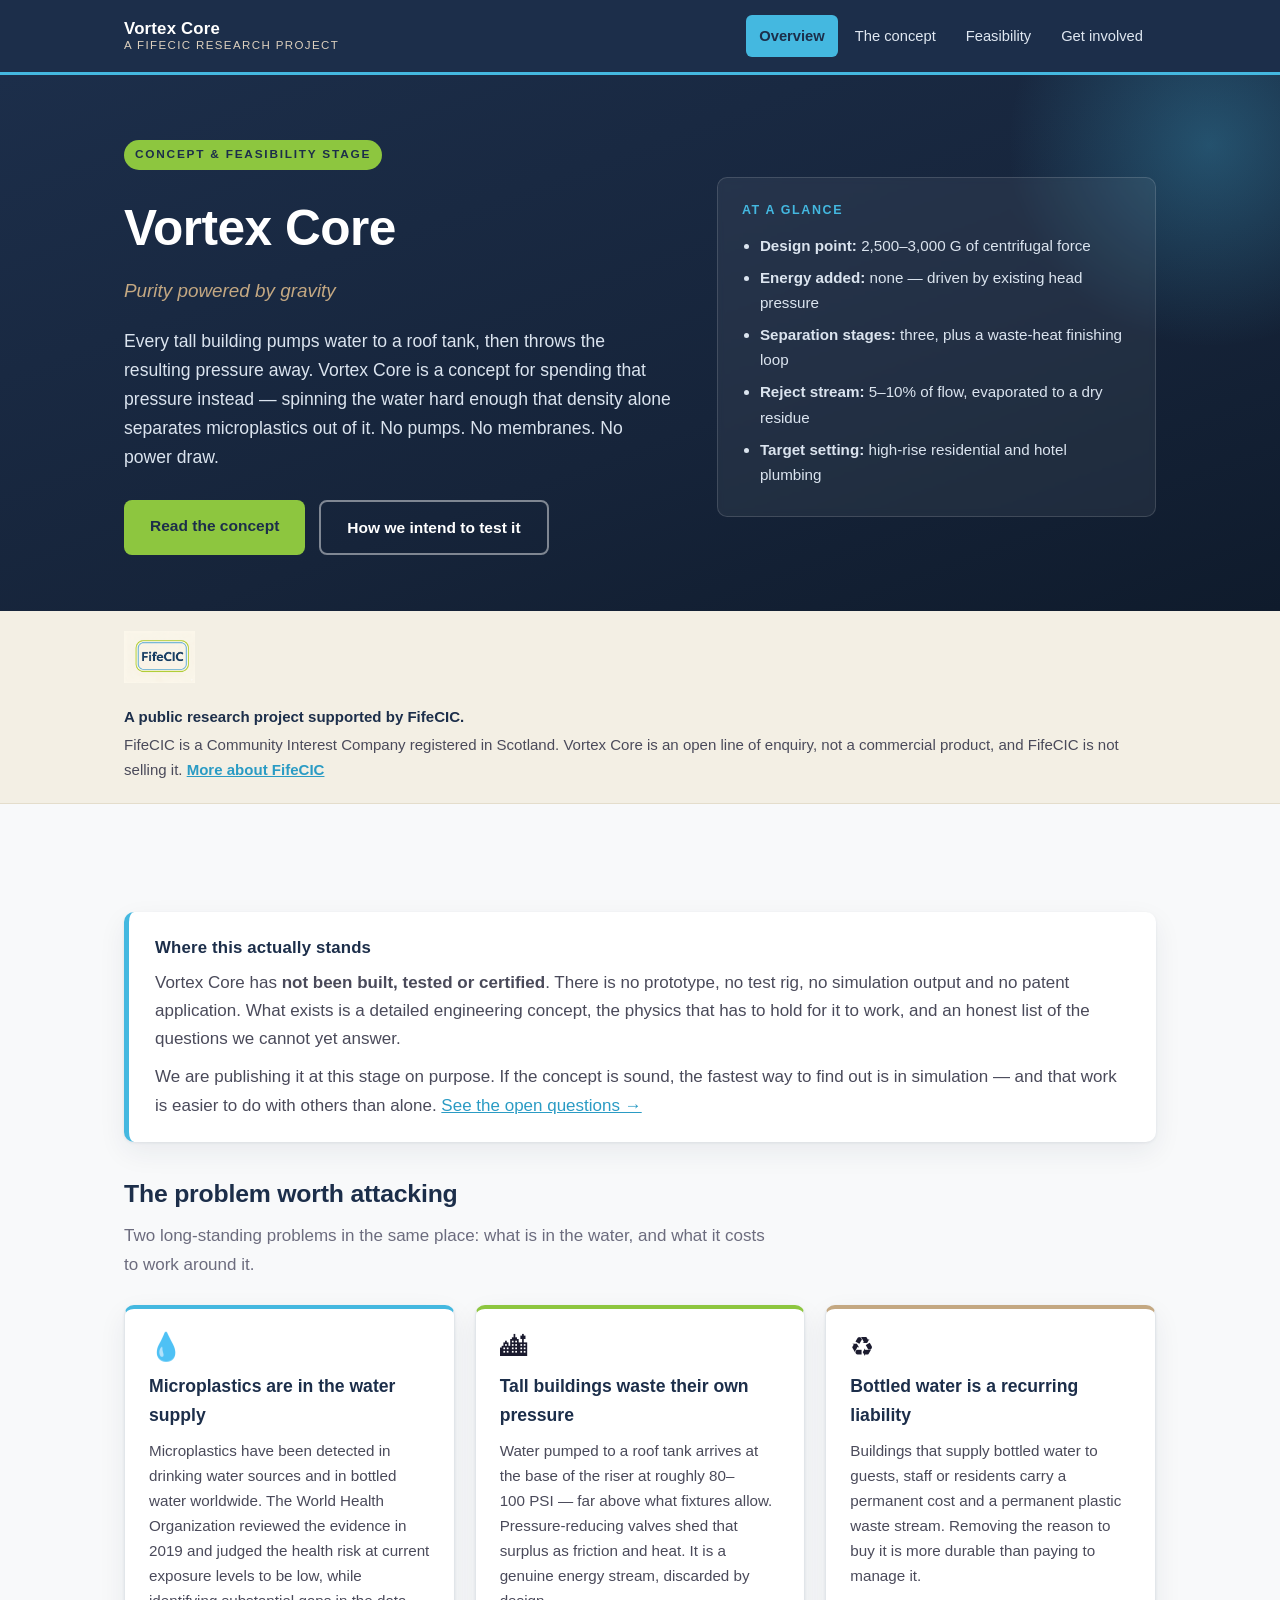
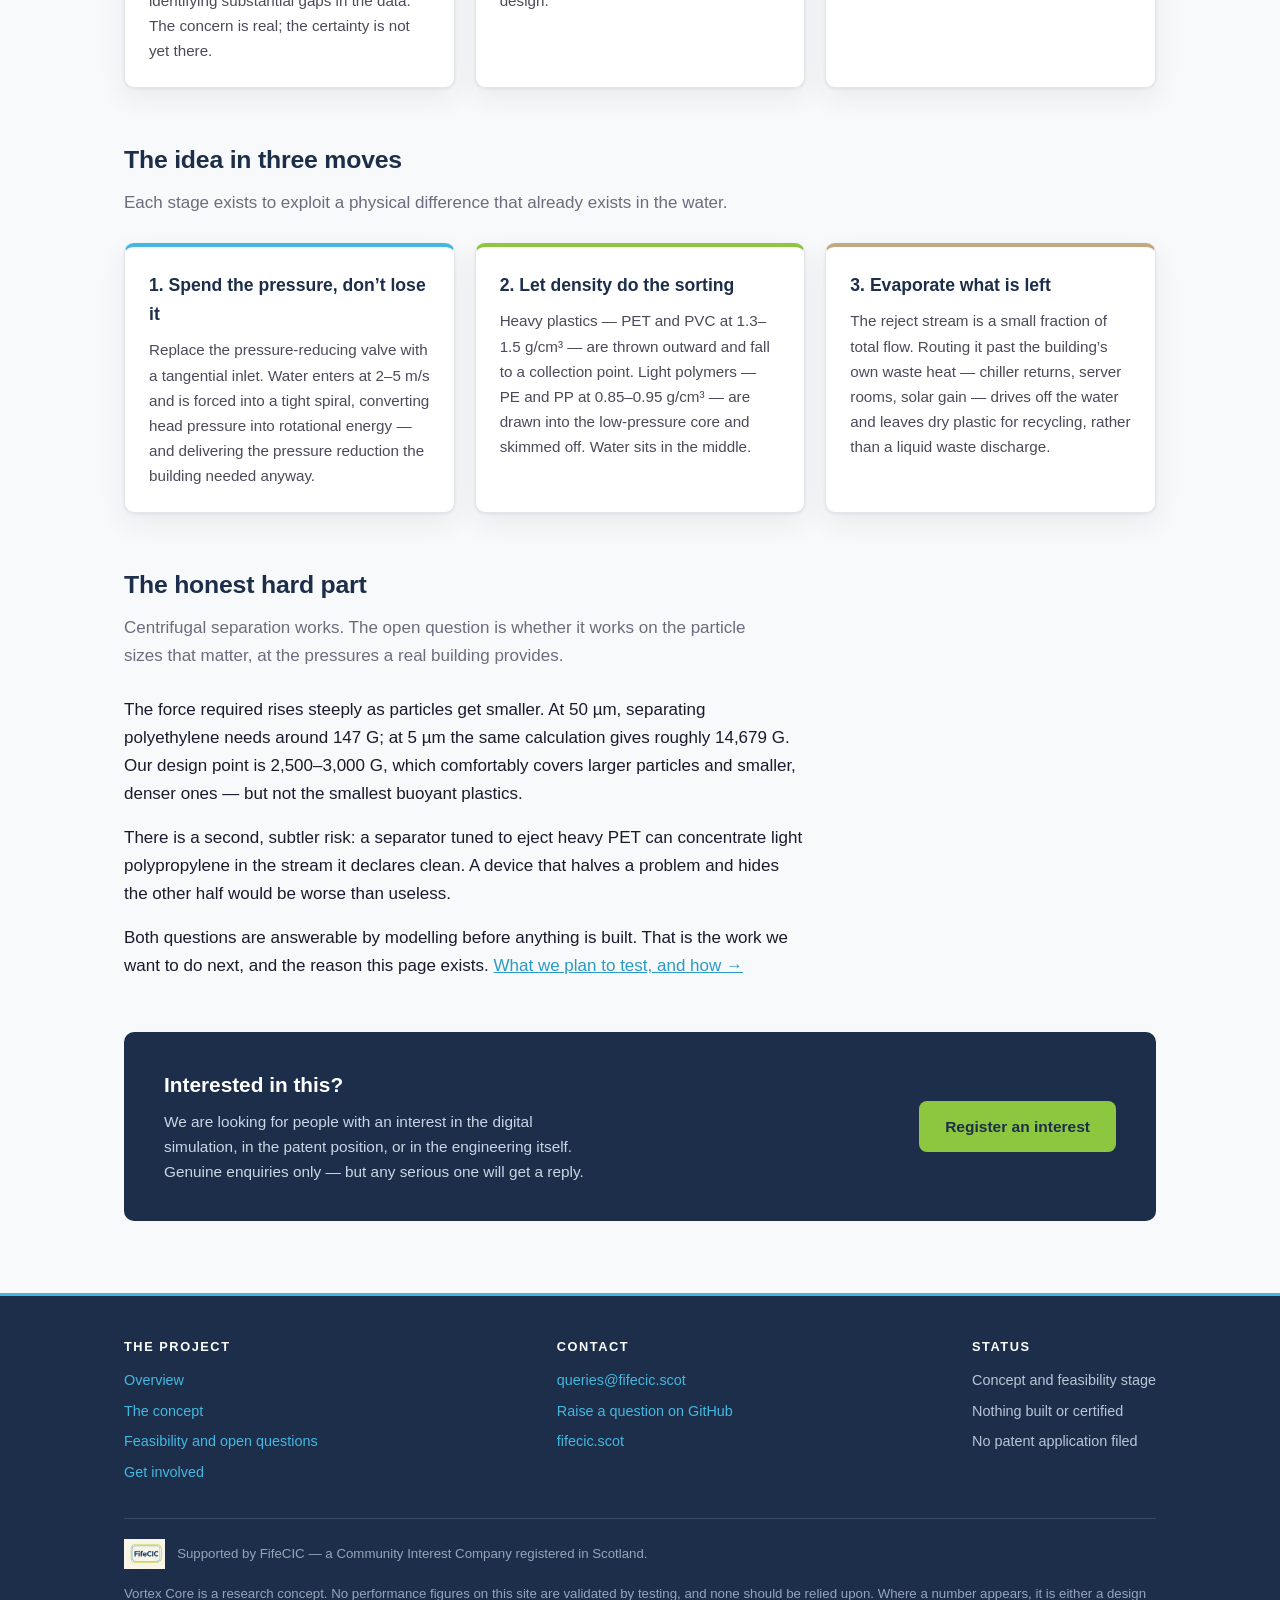
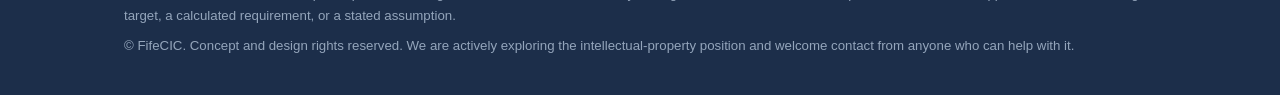
==== index.html @ f8d371b2 "Initial commit: Vortex Core research site A four-page static site presenting the Vortex Core concept" ====
<!DOCTYPE html>
<html lang="en-GB">
<head>
<meta charset="utf-8">
<meta name="viewport" content="width=device-width, initial-scale=1">
<title>Vortex Core - a passive microplastic separator for high-rise water systems</title>
<meta name="description" content="Vortex Core is a concept-stage research project exploring whether the water pressure a tall building already wastes can drive passive microplastic separation. A FifeCIC research project.">
<link rel="canonical" href="https://fifecic.github.io/VortexCore/">
<link rel="icon" href="assets/img/favicon.png">
<meta property="og:type" content="website">
<meta property="og:title" content="Vortex Core - purity powered by gravity">
<meta property="og:description" content="A concept-stage research project into passive, gravity-driven microplastic separation for high-rise water systems. Supported by FifeCIC.">
<meta property="og:url" content="https://fifecic.github.io/VortexCore/">
<meta property="og:image" content="https://fifecic.github.io/VortexCore/assets/img/fifecic-logo.png">
<meta name="twitter:card" content="summary_large_image">
<link rel="stylesheet" href="assets/css/site.css">
</head>
<body>

<a class="skip-link" href="#main">Skip to content</a>

<header class="site-header">
  <div class="wrap">
    <a class="brand" href="index.html">
      <span class="brand-text">
        <strong>Vortex Core</strong>
        <span>A FifeCIC research project</span>
      </span>
    </a>
    <nav class="site-nav" aria-label="Main">
      <a href="index.html" aria-current="page">Overview</a>
      <a href="technology.html">The concept</a>
      <a href="feasibility.html">Feasibility</a>
      <a href="interest.html">Get involved</a>
    </nav>
  </div>
</header>

<div class="hero">
  <div class="wrap">
    <div class="hero-inner">
      <div>
        <p class="eyebrow">Concept &amp; feasibility stage</p>
        <h1>Vortex Core</h1>
        <p class="tagline">Purity powered by gravity</p>
        <p class="lead">
          Every tall building pumps water to a roof tank, then throws the resulting pressure
          away. Vortex Core is a concept for spending that pressure instead &mdash; spinning the
          water hard enough that density alone separates microplastics out of it.
          No pumps. No membranes. No power draw.
        </p>
        <div class="btn-row">
          <a class="btn" href="technology.html">Read the concept</a>
          <a class="btn btn-secondary" href="feasibility.html">How we intend to test it</a>
        </div>
      </div>

      <aside class="hero-panel">
        <h2>At a glance</h2>
        <ul>
          <li><strong>Design point:</strong> 2,500&ndash;3,000&nbsp;G of centrifugal force</li>
          <li><strong>Energy added:</strong> none &mdash; driven by existing head pressure</li>
          <li><strong>Separation stages:</strong> three, plus a waste-heat finishing loop</li>
          <li><strong>Reject stream:</strong> 5&ndash;10% of flow, evaporated to a dry residue</li>
          <li><strong>Target setting:</strong> high-rise residential and hotel plumbing</li>
        </ul>
      </aside>
    </div>
  </div>
</div>

<section class="support-band" aria-label="Supporting organisation">
  <div class="wrap">
    <img class="support-band__logo" src="assets/img/fifecic-logo.png" alt="FifeCIC">
    <div class="support-band__text">
      <strong>A public research project supported by FifeCIC.</strong>
      <span>
        FifeCIC is a Community Interest Company registered in Scotland. Vortex Core is an
        open line of enquiry, not a commercial product, and FifeCIC is not selling it.
        <a href="https://fifecic.scot/" rel="noopener">More about FifeCIC</a>
      </span>
    </div>
  </div>
</section>

<main id="main">
  <div class="wrap">

    <div class="callout callout-status">
      <h2>Where this actually stands</h2>
      <p>
        Vortex Core has <strong>not been built, tested or certified</strong>. There is no
        prototype, no test rig, no simulation output and no patent application. What exists is a
        detailed engineering concept, the physics that has to hold for it to work, and an honest
        list of the questions we cannot yet answer.
      </p>
      <p>
        We are publishing it at this stage on purpose. If the concept is sound, the fastest way to
        find out is in simulation &mdash; and that work is easier to do with others than alone.
        <a href="feasibility.html">See the open questions &rarr;</a>
      </p>
    </div>

    <section>
      <h2 class="section-title">The problem worth attacking</h2>
      <p class="section-sub">
        Two long-standing problems in the same place: what is in the water, and what it costs to
        work around it.
      </p>
      <div class="cards">
        <div class="card card-accent">
          <span class="card-icon">&#128167;</span>
          <h3>Microplastics are in the water supply</h3>
          <p>
            Microplastics have been detected in drinking water sources and in bottled water
            worldwide. The World Health Organization reviewed the evidence in 2019 and judged the
            health risk at current exposure levels to be low, while identifying substantial gaps in
            the data. The concern is real; the certainty is not yet there.
          </p>
        </div>
        <div class="card card-accent-green">
          <span class="card-icon">&#127961;</span>
          <h3>Tall buildings waste their own pressure</h3>
          <p>
            Water pumped to a roof tank arrives at the base of the riser at roughly 80&ndash;100&nbsp;PSI
            &mdash; far above what fixtures allow. Pressure-reducing valves shed that surplus as
            friction and heat. It is a genuine energy stream, discarded by design.
          </p>
        </div>
        <div class="card card-accent-tan">
          <span class="card-icon">&#9851;</span>
          <h3>Bottled water is a recurring liability</h3>
          <p>
            Buildings that supply bottled water to guests, staff or residents carry a permanent
            cost and a permanent plastic waste stream. Removing the reason to buy it is more
            durable than paying to manage it.
          </p>
        </div>
      </div>
    </section>

    <section>
      <h2 class="section-title">The idea in three moves</h2>
      <p class="section-sub">
        Each stage exists to exploit a physical difference that already exists in the water.
      </p>
      <div class="cards">
        <div class="card card-accent">
          <h3>1. Spend the pressure, don&rsquo;t lose it</h3>
          <p>
            Replace the pressure-reducing valve with a tangential inlet. Water enters at 2&ndash;5&nbsp;m/s
            and is forced into a tight spiral, converting head pressure into rotational energy
            &mdash; and delivering the pressure reduction the building needed anyway.
          </p>
        </div>
        <div class="card card-accent-green">
          <h3>2. Let density do the sorting</h3>
          <p>
            Heavy plastics &mdash; PET and PVC at 1.3&ndash;1.5&nbsp;g/cm&sup3; &mdash; are thrown outward and
            fall to a collection point. Light polymers &mdash; PE and PP at 0.85&ndash;0.95&nbsp;g/cm&sup3;
            &mdash; are drawn into the low-pressure core and skimmed off. Water sits in the middle.
          </p>
        </div>
        <div class="card card-accent-tan">
          <h3>3. Evaporate what is left</h3>
          <p>
            The reject stream is a small fraction of total flow. Routing it past the building&rsquo;s
            own waste heat &mdash; chiller returns, server rooms, solar gain &mdash; drives off the water
            and leaves dry plastic for recycling, rather than a liquid waste discharge.
          </p>
        </div>
      </div>
    </section>

    <section>
      <h2 class="section-title">The honest hard part</h2>
      <p class="section-sub">
        Centrifugal separation works. The open question is whether it works on the particle sizes
        that matter, at the pressures a real building provides.
      </p>
      <div class="prose">
        <p>
          The force required rises steeply as particles get smaller. At 50&nbsp;&micro;m, separating
          polyethylene needs around 147&nbsp;G; at 5&nbsp;&micro;m the same calculation gives roughly
          14,679&nbsp;G. Our design point is 2,500&ndash;3,000&nbsp;G, which comfortably covers larger
          particles and smaller, denser ones &mdash; but not the smallest buoyant plastics.
        </p>
        <p>
          There is a second, subtler risk: a separator tuned to eject heavy PET can concentrate
          light polypropylene in the stream it declares clean. A device that halves a problem and
          hides the other half would be worse than useless.
        </p>
        <p>
          Both questions are answerable by modelling before anything is built. That is the work we
          want to do next, and the reason this page exists.
          <a href="feasibility.html">What we plan to test, and how &rarr;</a>
        </p>
      </div>
    </section>

    <section>
      <div class="cta">
        <div>
          <h2>Interested in this?</h2>
          <p>
            We are looking for people with an interest in the digital simulation, in the patent
            position, or in the engineering itself. Genuine enquiries only &mdash; but any serious
            one will get a reply.
          </p>
        </div>
        <a class="btn" href="interest.html">Register an interest</a>
      </div>
    </section>

  </div>
</main>

<footer>
  <div class="wrap">
    <div class="footer-grid">
      <div>
        <h4>The project</h4>
        <ul>
          <li><a href="index.html">Overview</a></li>
          <li><a href="technology.html">The concept</a></li>
          <li><a href="feasibility.html">Feasibility and open questions</a></li>
          <li><a href="interest.html">Get involved</a></li>
        </ul>
      </div>
      <div>
        <h4>Contact</h4>
        <ul>
          <li><a href="mailto:queries@fifecic.scot">queries@fifecic.scot</a></li>
          <li><a href="https://github.com/FifeCIC/VortexCore/issues" rel="noopener">Raise a question on GitHub</a></li>
          <li><a href="https://fifecic.scot/" rel="noopener">fifecic.scot</a></li>
        </ul>
      </div>
      <div>
        <h4>Status</h4>
        <ul>
          <li>Concept and feasibility stage</li>
          <li>Nothing built or certified</li>
          <li>No patent application filed</li>
        </ul>
      </div>
    </div>
    <div class="footer-note">
      <div class="footer-brand">
        <img src="assets/img/fifecic-logo.png" alt="">
        <span>Supported by FifeCIC &mdash; a Community Interest Company registered in Scotland.</span>
      </div>
      <p style="margin-top:14px">
        Vortex Core is a research concept. No performance figures on this site are validated by
        testing, and none should be relied upon. Where a number appears, it is either a design
        target, a calculated requirement, or a stated assumption.
      </p>
      <p>
        &copy; FifeCIC. Concept and design rights reserved. We are actively exploring the
        intellectual-property position and welcome contact from anyone who can help with it.
      </p>
    </div>
  </div>
</footer>

</body>
</html>
---- assets/css/site.css ----
/* ==========================================================================
   Vortex Core - research site stylesheet
   A FifeCIC research project. Palette taken from the FifeCIC brochure theme.
   Single shared stylesheet: no inline duplication, no external font calls.
   ========================================================================== */

:root {
  --navy: #1C2E4A;
  --navy-2: #263d5e;
  --navy-3: #16243a;
  --blue: #44B8E0;
  --blue-dark: #2a9bc4;
  --green: #8DC63F;
  --green-dark: #74a832;
  --tan: #C4A882;
  --tan-light: #ddd0be;
  --bg: #F8F9FA;
  --white: #ffffff;
  --text: #1a1a2e;
  --text-mid: #4a4a5a;
  --text-light: #6c6c7e;
  --border: #e2e6ea;
  --radius: 10px;
  --shadow: 0 1px 3px rgba(28, 46, 74, .08), 0 10px 28px rgba(28, 46, 74, .07);
  --wrap: 1080px;
}

* { box-sizing: border-box; }

html { scroll-behavior: smooth; }

body {
  margin: 0;
  background: var(--bg);
  color: var(--text);
  font-family: -apple-system, BlinkMacSystemFont, "Segoe UI", Roboto, "Helvetica Neue", Arial, sans-serif;
  font-size: 17px;
  line-height: 1.65;
  -webkit-font-smoothing: antialiased;
}

img { max-width: 100%; height: auto; }

a { color: var(--blue-dark); }
a:hover { color: var(--navy); }

.wrap { max-width: var(--wrap); margin: 0 auto; padding: 0 24px; }

.skip-link {
  position: absolute; left: -9999px;
  background: var(--navy); color: #fff; padding: 10px 16px; z-index: 100;
}
.skip-link:focus { left: 0; top: 0; }

/* ---------------------------------------------------------------- header -- */

.site-header {
  background: var(--navy);
  color: #fff;
  position: sticky;
  top: 0;
  z-index: 50;
  border-bottom: 3px solid var(--blue);
}

.site-header .wrap {
  display: flex;
  align-items: center;
  justify-content: space-between;
  gap: 20px;
  min-height: 72px;
  flex-wrap: wrap;
}

.brand { display: flex; align-items: center; gap: 12px; text-decoration: none; color: #fff; }
.brand img { height: 34px; width: auto; display: block; }
.brand-text { line-height: 1.2; }
.brand-text strong { display: block; font-size: 1.05rem; letter-spacing: .2px; }
.brand-text span { display: block; font-size: .72rem; text-transform: uppercase; letter-spacing: .12em; color: var(--tan-light); }

.site-nav { display: flex; align-items: center; gap: 4px; flex-wrap: wrap; }
.site-nav a {
  color: #dfe7f1;
  text-decoration: none;
  font-size: .92rem;
  padding: 9px 13px;
  border-radius: 6px;
}
.site-nav a:hover { background: var(--navy-2); color: #fff; }
.site-nav a[aria-current="page"] { background: var(--blue); color: var(--navy); font-weight: 600; }

/* ------------------------------------------------------------------ hero -- */

.hero {
  background: linear-gradient(160deg, var(--navy) 0%, var(--navy-3) 60%, #0f1b2c 100%);
  color: #fff;
  padding: 64px 0 56px;
  position: relative;
  overflow: hidden;
}

.hero::after {
  content: "";
  position: absolute;
  right: -140px; top: -140px;
  width: 420px; height: 420px;
  border-radius: 50%;
  background: radial-gradient(circle, rgba(68, 184, 224, .30), transparent 68%);
  pointer-events: none;
}

.hero .wrap { position: relative; z-index: 1; }

.eyebrow {
  display: inline-block;
  font-size: .74rem;
  text-transform: uppercase;
  letter-spacing: .15em;
  color: var(--navy);
  background: var(--green);
  padding: 5px 11px;
  border-radius: 100px;
  font-weight: 700;
  margin: 0 0 18px;
}

.hero h1 { font-size: clamp(2.1rem, 5vw, 3.1rem); margin: 0 0 6px; letter-spacing: -.5px; }
.hero .tagline { color: var(--tan); font-size: 1.18rem; margin: 0 0 20px; font-style: italic; }
.hero .lead { font-size: 1.1rem; color: #dbe4ef; max-width: 62ch; margin: 0 0 28px; }

.hero-inner { display: grid; grid-template-columns: 1.25fr 1fr; gap: 44px; align-items: center; }
@media (max-width: 860px) { .hero-inner { grid-template-columns: 1fr; } }

.hero-panel {
  background: rgba(255, 255, 255, .06);
  border: 1px solid rgba(255, 255, 255, .14);
  border-radius: var(--radius);
  padding: 22px 24px;
  backdrop-filter: blur(3px);
}
.hero-panel h2 { font-size: .78rem; text-transform: uppercase; letter-spacing: .13em; color: var(--blue); margin: 0 0 12px; }
.hero-panel ul { margin: 0; padding-left: 18px; color: #dbe4ef; font-size: .95rem; }
.hero-panel li { margin-bottom: 7px; }

/* ------------------------------------------------------------ page head -- */

/* Short banner used on interior pages, so they do not reuse the full hero. */
.page-head {
  background: linear-gradient(160deg, var(--navy) 0%, var(--navy-3) 100%);
  color: #fff;
  padding: 46px 0 40px;
}
.page-head h1 { font-size: clamp(1.7rem, 3.4vw, 2.3rem); margin: 0 0 12px; letter-spacing: -.4px; }
.page-head .lead { color: #dbe4ef; max-width: 66ch; margin: 0; font-size: 1.05rem; }
.page-head .eyebrow { margin-bottom: 14px; }

/* ---------------------------------------------------------- support band -- */

/* FifeCIC attribution. The logo carries its own cream background, so a light
   band is used here rather than placing it on the navy header. */
.support-band { background: #f3efe4; border-bottom: 1px solid #e4ddcb; padding: 20px 0; }
.support-band .wrap { display: flex; align-items: center; gap: 22px; flex-wrap: wrap; }
.support-band__logo { height: 52px; width: auto; flex: 0 0 auto; }
.support-band__text { font-size: .94rem; color: var(--text-mid); }
.support-band__text strong { display: block; color: var(--navy); margin-bottom: 3px; }
.support-band__text a { font-weight: 600; }

/* ------------------------------------------------------------- callouts -- */

.callout {
  border-radius: var(--radius);
  padding: 22px 26px;
  margin: 0 0 32px;
  border-left: 5px solid;
  background: var(--white);
  box-shadow: var(--shadow);
}
.callout h2 { margin: 0 0 8px; font-size: 1.05rem; letter-spacing: .01em; }
.callout p { margin: 0; color: var(--text-mid); }
.callout p + p { margin-top: 10px; }

.callout-status { border-left-color: var(--blue); }
.callout-status h2 { color: var(--navy); }
.callout-warn { border-left-color: var(--tan); }
.callout-note { border-left-color: var(--green); }

/* --------------------------------------------------------------- layout -- */

main { padding: 56px 0 72px; }

section { margin-bottom: 52px; }
section:last-child { margin-bottom: 0; }

h2.section-title {
  font-size: 1.55rem;
  margin: 0 0 8px;
  color: var(--navy);
  letter-spacing: -.2px;
}

.section-sub { color: var(--text-light); margin: 0 0 26px; max-width: 68ch; }

h3 { color: var(--navy); margin: 0 0 8px; font-size: 1.1rem; }

p { margin: 0 0 16px; }
p:last-child { margin-bottom: 0; }

.prose { max-width: 72ch; }
.prose ul, .prose ol { padding-left: 22px; }
.prose li { margin-bottom: 8px; }

/* ---------------------------------------------------------------- cards -- */

.cards { display: grid; grid-template-columns: repeat(auto-fit, minmax(276px, 1fr)); gap: 20px; }

.card {
  background: var(--white);
  border: 1px solid var(--border);
  border-radius: var(--radius);
  padding: 24px;
  box-shadow: var(--shadow);
}
.card .card-icon { font-size: 1.7rem; line-height: 1; display: block; margin-bottom: 12px; }
.card h3 { margin-top: 0; }
.card p { color: var(--text-mid); font-size: .95rem; margin-bottom: 0; }
.card-accent { border-top: 4px solid var(--blue); }
.card-accent-green { border-top: 4px solid var(--green); }
.card-accent-tan { border-top: 4px solid var(--tan); }

/* --------------------------------------------------------------- tables -- */

.table-scroll { overflow-x: auto; margin-bottom: 8px; }

table {
  width: 100%;
  border-collapse: collapse;
  background: var(--white);
  border: 1px solid var(--border);
  border-radius: var(--radius);
  overflow: hidden;
  font-size: .95rem;
}
caption { caption-side: bottom; text-align: left; font-size: .82rem; color: var(--text-light); padding-top: 9px; }
th, td { padding: 12px 15px; text-align: left; border-bottom: 1px solid var(--border); vertical-align: top; }
thead th { background: var(--navy); color: #fff; font-size: .78rem; text-transform: uppercase; letter-spacing: .09em; font-weight: 600; }
tbody tr:last-child td { border-bottom: none; }
tbody tr:nth-child(even) { background: #fbfcfd; }

.tag { display: inline-block; font-size: .76rem; font-weight: 700; padding: 3px 9px; border-radius: 100px; white-space: nowrap; }
.tag-yes { background: #eaf5dc; color: #44661a; }
.tag-no { background: #f5e9e9; color: #8a2f2f; }
.tag-partial { background: #fdf3e0; color: #8a6520; }

/* ------------------------------------------------------------- diagrams -- */

.figure {
  background: var(--white);
  border: 1px solid var(--border);
  border-radius: var(--radius);
  padding: 20px;
  box-shadow: var(--shadow);
  margin-bottom: 24px;
}
.figure figcaption { font-size: .85rem; color: var(--text-light); margin-top: 12px; }

#vortex-3d {
  width: 100%;
  height: 400px;
  border-radius: 8px;
  background: var(--navy-3);
  cursor: grab;
  position: relative;
  overflow: hidden;
}
#vortex-3d:active { cursor: grabbing; }
#vortex-3d canvas { display: block; }
.viz-fallback {
  display: flex; align-items: center; justify-content: center;
  height: 100%; color: var(--tan-light); font-size: .92rem; text-align: center; padding: 24px;
}

.stack-diagram {
  display: flex;
  flex-direction: column;
  gap: 0;
  font-size: .92rem;
}
.stack-diagram .node {
  background: var(--navy);
  color: #fff;
  padding: 13px 18px;
  border-radius: 8px;
  text-align: center;
}
.stack-diagram .node strong { display: block; }
.stack-diagram .node span { font-size: .84rem; color: var(--tan-light); }
.stack-diagram .arrow { text-align: center; color: var(--text-light); padding: 5px 0; font-size: 1rem; }
.stack-diagram .node-alt { background: var(--blue-dark); }
.stack-diagram .node-green { background: var(--green-dark); }

.formula {
  background: var(--navy-3);
  color: #e8eef6;
  padding: 16px 20px;
  border-radius: 8px;
  font-family: "SFMono-Regular", Consolas, "Liberation Mono", monospace;
  font-size: .9rem;
  overflow-x: auto;
  margin-bottom: 12px;
}

/* ------------------------------------------------------------------ cta -- */

.cta {
  background: var(--navy);
  color: #fff;
  border-radius: var(--radius);
  padding: 36px 40px;
  display: flex;
  align-items: center;
  justify-content: space-between;
  gap: 28px;
  flex-wrap: wrap;
}
.cta h2 { margin: 0 0 6px; font-size: 1.3rem; }
.cta p { margin: 0; color: #c9d6e5; max-width: 52ch; font-size: .96rem; }

.btn {
  display: inline-block;
  background: var(--green);
  color: var(--navy);
  text-decoration: none;
  font-weight: 700;
  padding: 13px 26px;
  border-radius: 8px;
  white-space: nowrap;
  border: none;
  cursor: pointer;
  font-size: .97rem;
}
.btn:hover { background: var(--green-dark); color: var(--navy); }
.btn-secondary { background: transparent; color: #fff; border: 2px solid rgba(255,255,255,.45); }
.btn-secondary:hover { background: rgba(255,255,255,.12); color: #fff; }

.btn-row { display: flex; gap: 14px; flex-wrap: wrap; }

/* ----------------------------------------------------------------- misc -- */

.roadmap-phase {
  background: var(--white);
  border: 1px solid var(--border);
  border-left: 5px solid var(--tan);
  border-radius: var(--radius);
  padding: 20px 24px;
  margin-bottom: 14px;
}
.roadmap-phase h3 { margin: 0 0 4px; }
.roadmap-phase .phase-meta { font-size: .8rem; text-transform: uppercase; letter-spacing: .1em; color: var(--text-light); margin-bottom: 10px; }
.roadmap-phase p { margin: 0; color: var(--text-mid); font-size: .95rem; }

.plain-list { list-style: none; padding: 0; margin: 0; }
.plain-list li {
  background: var(--white);
  border: 1px solid var(--border);
  border-radius: 8px;
  padding: 15px 18px;
  margin-bottom: 10px;
}
.plain-list li strong { display: block; color: var(--navy); }
.plain-list li span { color: var(--text-mid); font-size: .94rem; }

footer {
  background: var(--navy);
  color: #b9c6d8;
  padding: 40px 0 30px;
  font-size: .9rem;
  border-top: 3px solid var(--blue);
}
footer a { color: var(--blue); text-decoration: none; }
footer a:hover { color: #fff; text-decoration: underline; }
.footer-grid { display: flex; justify-content: space-between; gap: 32px; flex-wrap: wrap; margin-bottom: 26px; }
.footer-grid h4 { color: #fff; font-size: .8rem; text-transform: uppercase; letter-spacing: .12em; margin: 0 0 12px; }
.footer-grid ul { list-style: none; padding: 0; margin: 0; }
.footer-grid li { margin-bottom: 7px; }
.footer-note { border-top: 1px solid rgba(255,255,255,.14); padding-top: 20px; font-size: .83rem; color: #94a5bb; }
.footer-note p { margin: 0 0 8px; }
.footer-brand { display: flex; align-items: center; gap: 12px; }
.footer-brand img { height: 30px; width: auto; }

@media (max-width: 640px) {
  body { font-size: 16px; }
  .hero { padding: 44px 0 40px; }
  main { padding: 40px 0 56px; }
  .cta { padding: 28px 24px; }
  .site-header .wrap { min-height: 60px; }
}

@media print {
  .site-header, footer, .cta { display: none; }
  body { background: #fff; }
}
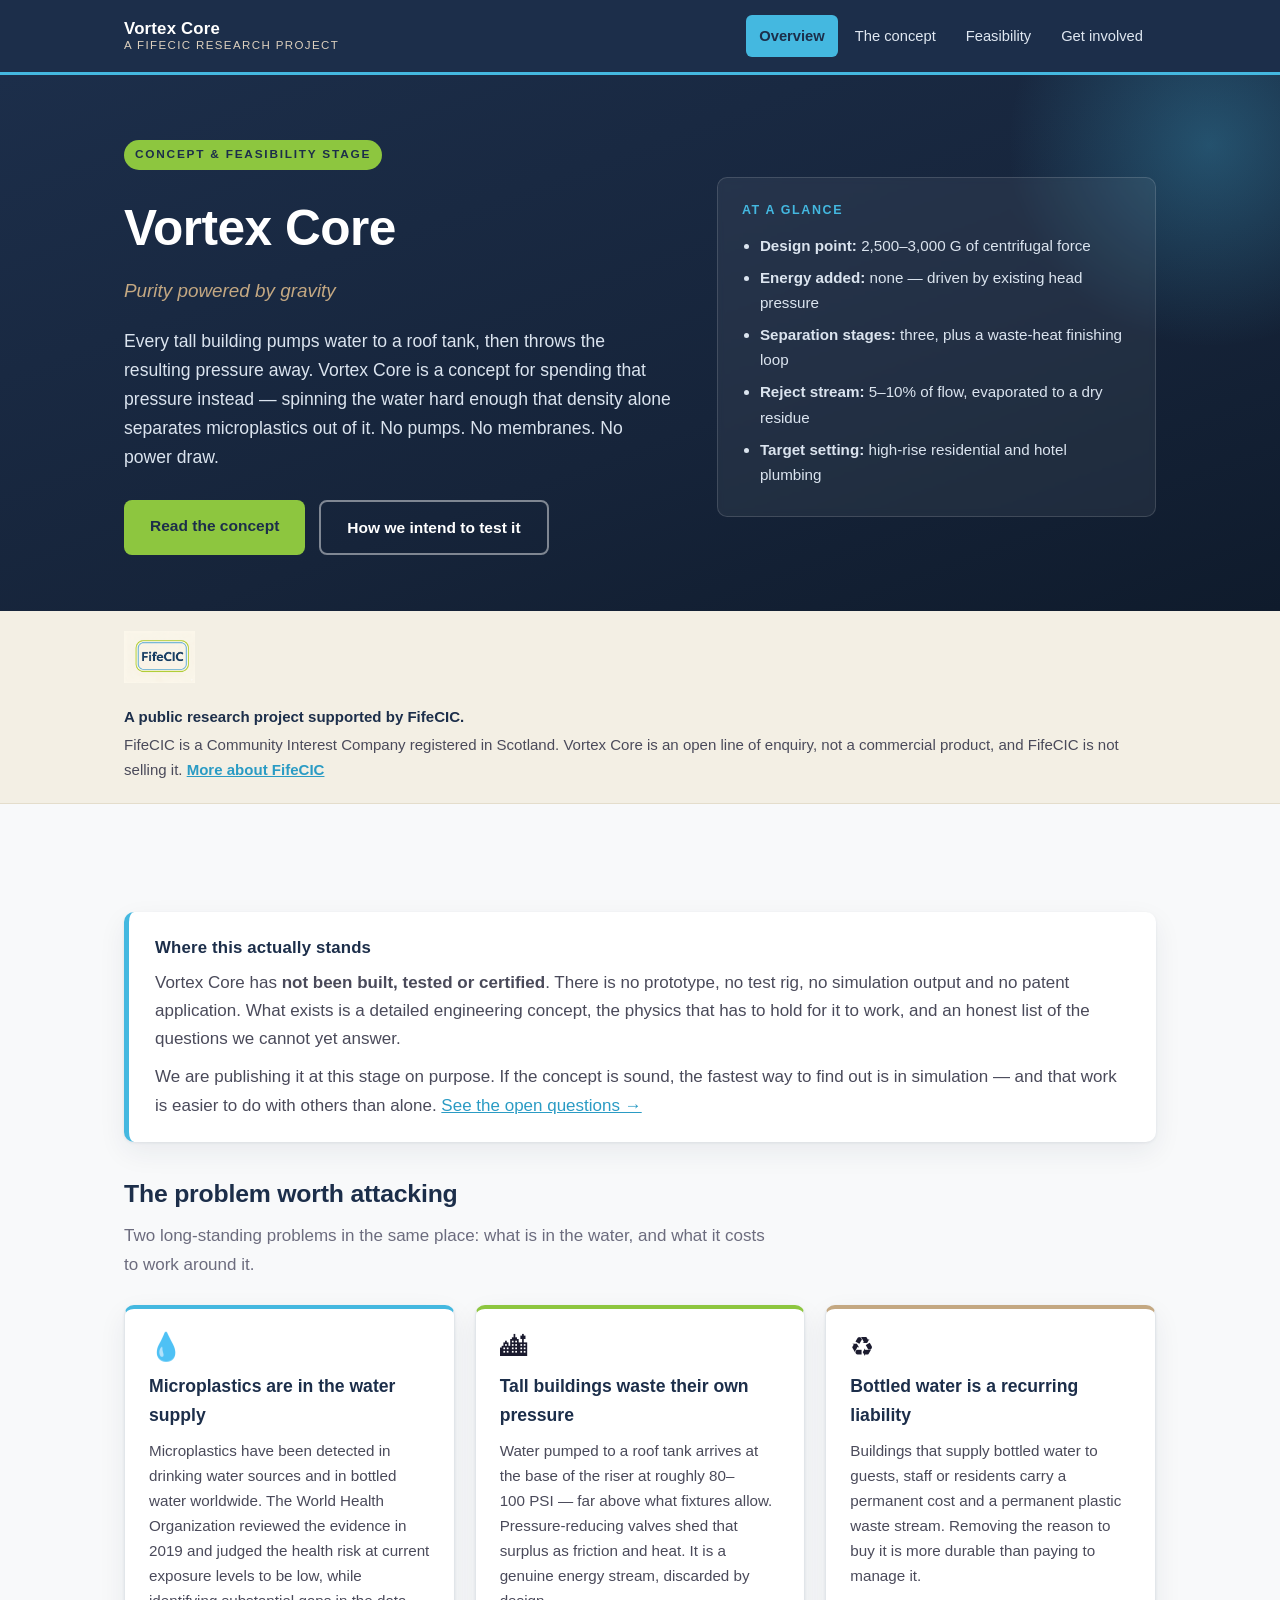
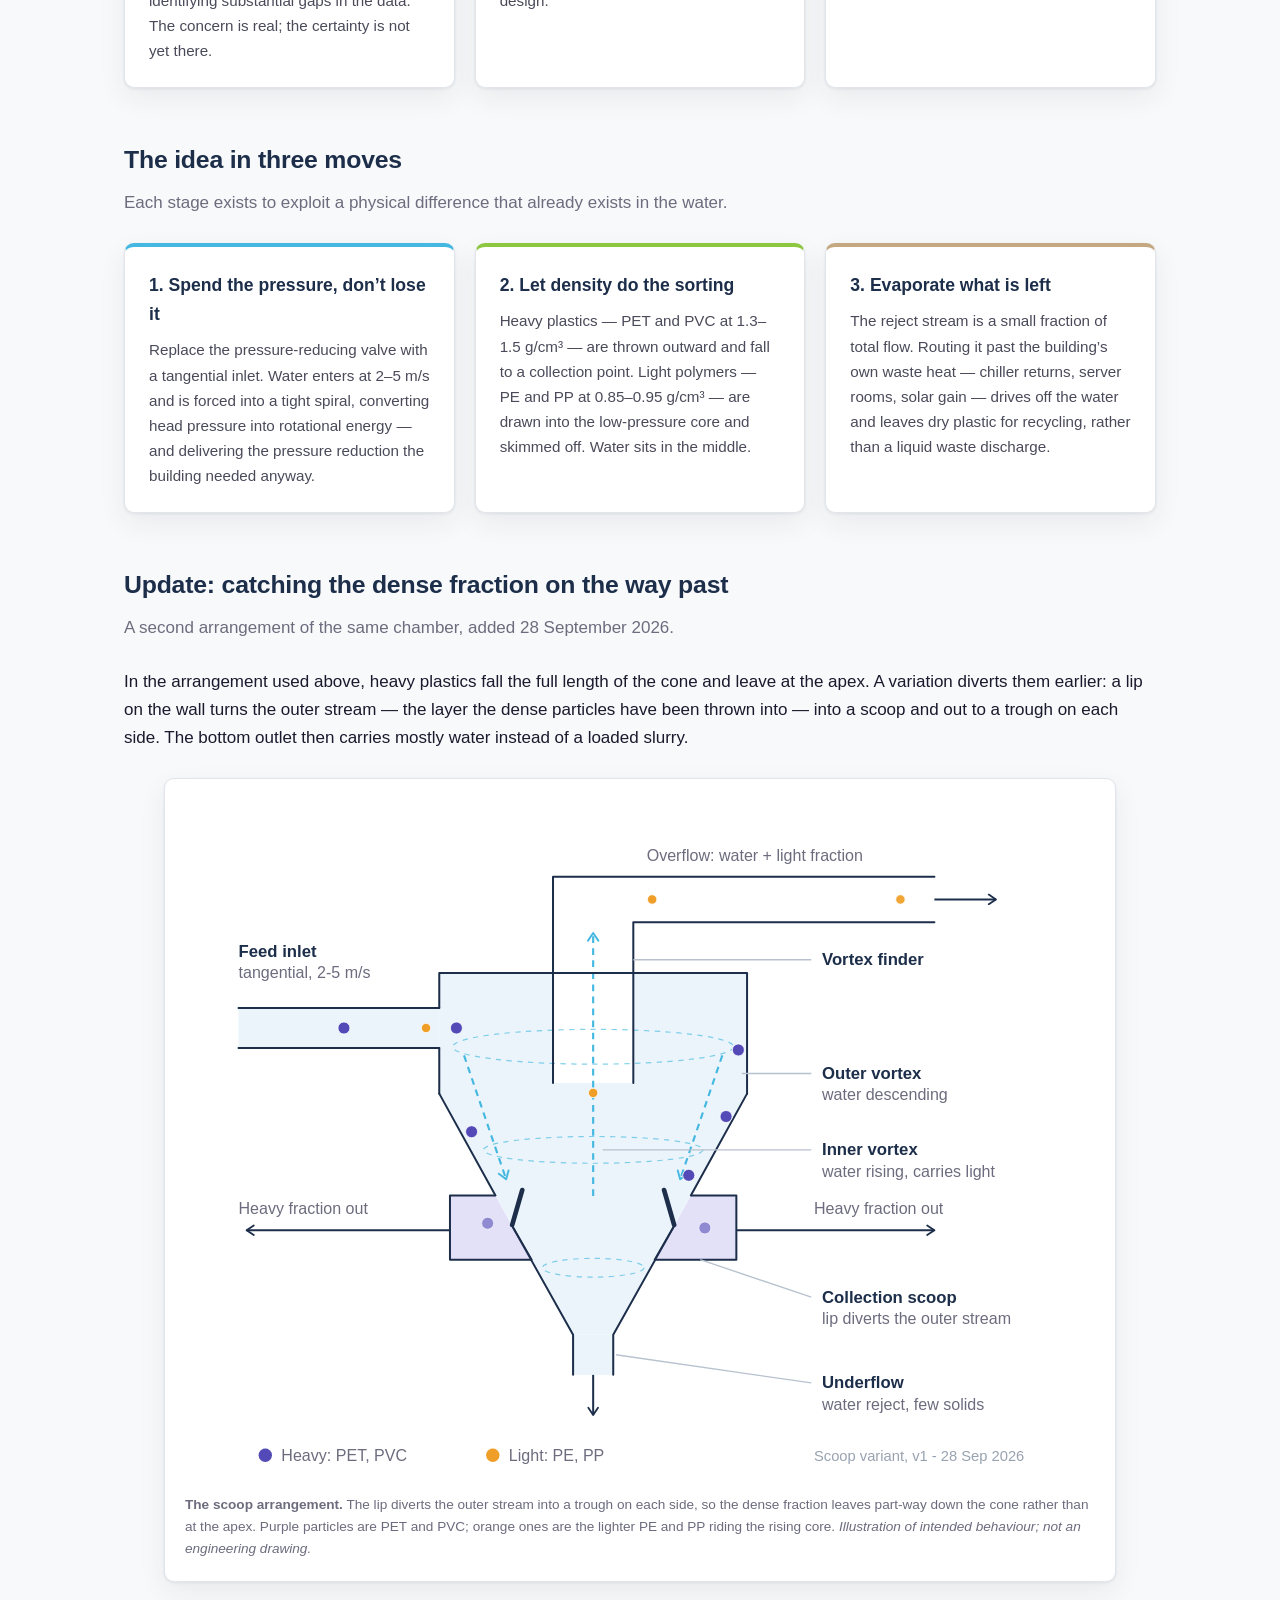
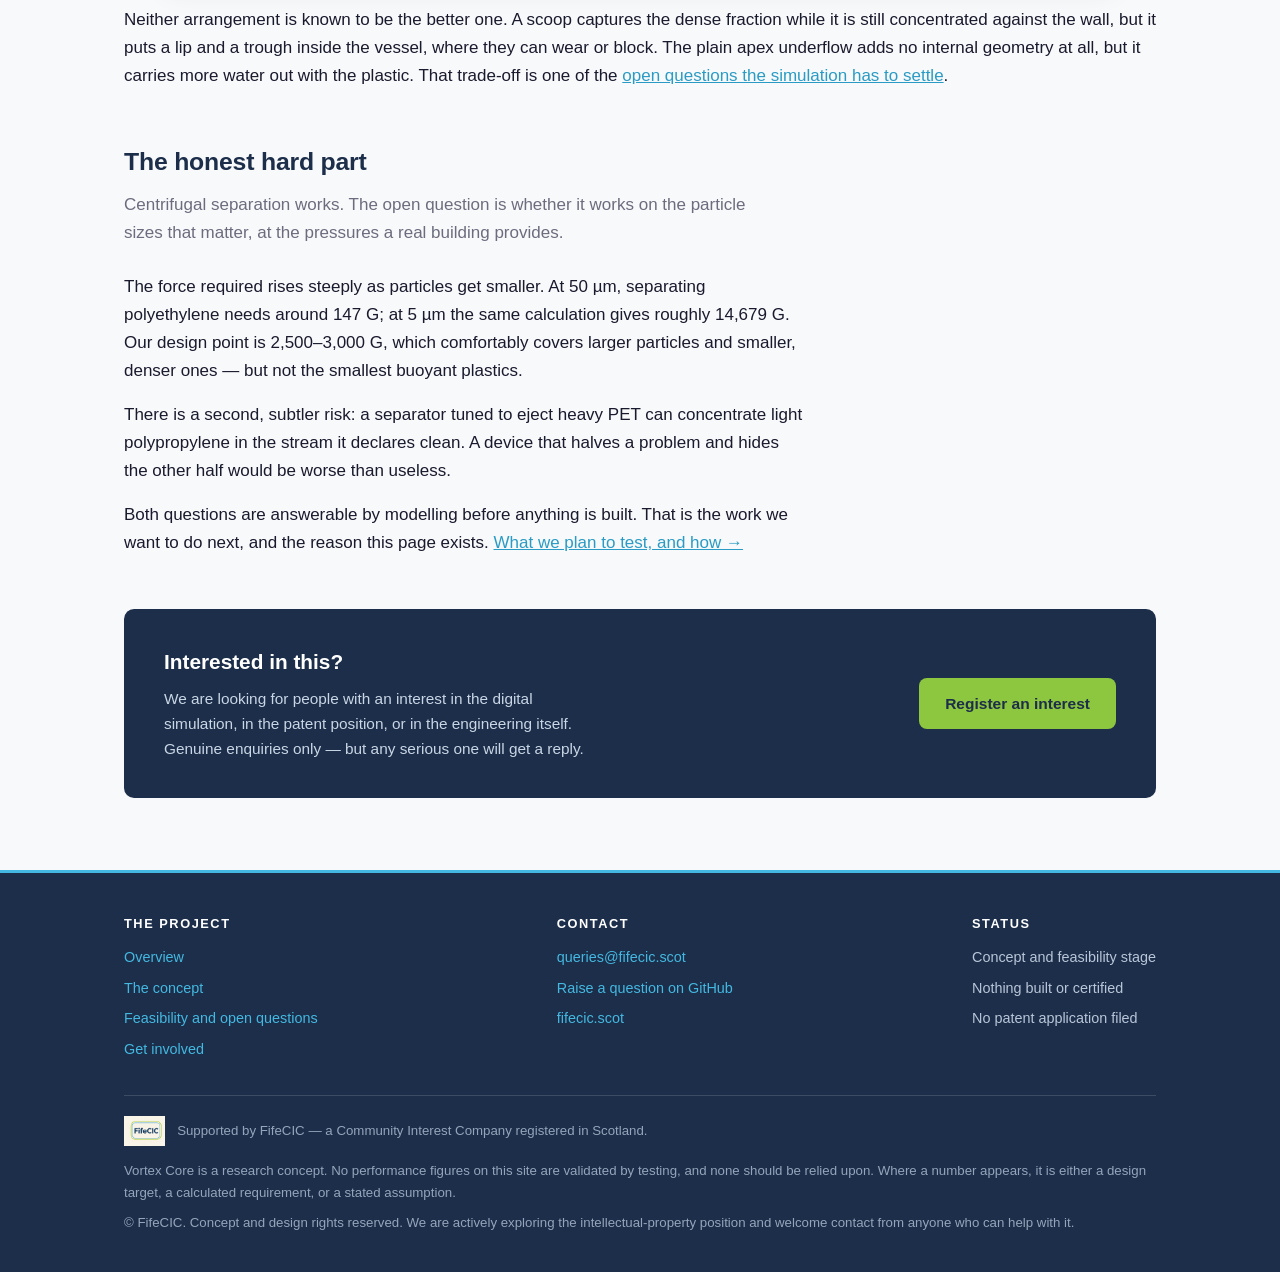
==== commit 00ea51e9: "Add collection scoop arrangement diagram and an update section" ====
--- a/index.html
+++ b/index.html
@@ -173,6 +173,39 @@
     </section>
 
     <section>
+      <h2 class="section-title">Update: catching the dense fraction on the way past</h2>
+      <p class="section-sub">
+        A second arrangement of the same chamber, added 28 September 2026.
+      </p>
+
+      <p>
+        In the arrangement used above, heavy plastics fall the full length of the cone and leave at the apex.
+        A variation diverts them earlier: a lip on the wall turns the outer stream &mdash; the layer the dense
+        particles have been thrown into &mdash; into a scoop and out to a trough on each side. The bottom
+        outlet then carries mostly water instead of a loaded slurry.
+      </p>
+
+      <figure class="figure" style="margin-top:26px">
+        <img src="assets/img/device-with-collection-scoops.svg" width="680" height="510"
+             alt="Cross-section of a hydrocyclone fitted with collection scoops. Feed enters tangentially at the upper left and spirals down the outer wall, where dense PET and PVC particles are shown drifting outward. A lip on each side of the cone diverts the outer stream into a scoop, and the heavy fraction leaves through a trough on both sides. Light PE and PP particles are carried inward and rise up the core to leave through the vortex finder as overflow. The cone tip below the scoops discharges mostly water.">
+        <figcaption>
+          <strong>The scoop arrangement.</strong> The lip diverts the outer stream into a trough on each
+          side, so the dense fraction leaves part-way down the cone rather than at the apex. Purple
+          particles are PET and PVC; orange ones are the lighter PE and PP riding the rising core.
+          <em>Illustration of intended behaviour; not an engineering drawing.</em>
+        </figcaption>
+      </figure>
+
+      <p>
+        Neither arrangement is known to be the better one. A scoop captures the dense fraction while it is
+        still concentrated against the wall, but it puts a lip and a trough inside the vessel, where they can
+        wear or block. The plain apex underflow adds no internal geometry at all, but it carries more water
+        out with the plastic. That trade-off is one of the
+        <a href="feasibility.html">open questions the simulation has to settle</a>.
+      </p>
+    </section>
+
+    <section>
       <h2 class="section-title">The honest hard part</h2>
       <p class="section-sub">
         Centrifugal separation works. The open question is whether it works on the particle sizes
--- a/assets/css/site.css
+++ b/assets/css/site.css
@@ -263,21 +263,10 @@
 }
 .figure figcaption { font-size: .85rem; color: var(--text-light); margin-top: 12px; }
 
-#vortex-3d {
-  width: 100%;
-  height: 400px;
-  border-radius: 8px;
-  background: var(--navy-3);
-  cursor: grab;
-  position: relative;
-  overflow: hidden;
-}
-#vortex-3d:active { cursor: grabbing; }
-#vortex-3d canvas { display: block; }
-.viz-fallback {
-  display: flex; align-items: center; justify-content: center;
-  height: 100%; color: var(--tan-light); font-size: .92rem; text-align: center; padding: 24px;
-}
+/* Diagrams are external SVG. They scale to any device, print cleanly, stay
+   editable, and weigh a fraction of a rendered raster. Each carries its own
+   internal styles, including its own reduced-motion handling. */
+.figure img { display: block; width: 100%; height: auto; }
 
 .stack-diagram {
   display: flex;
